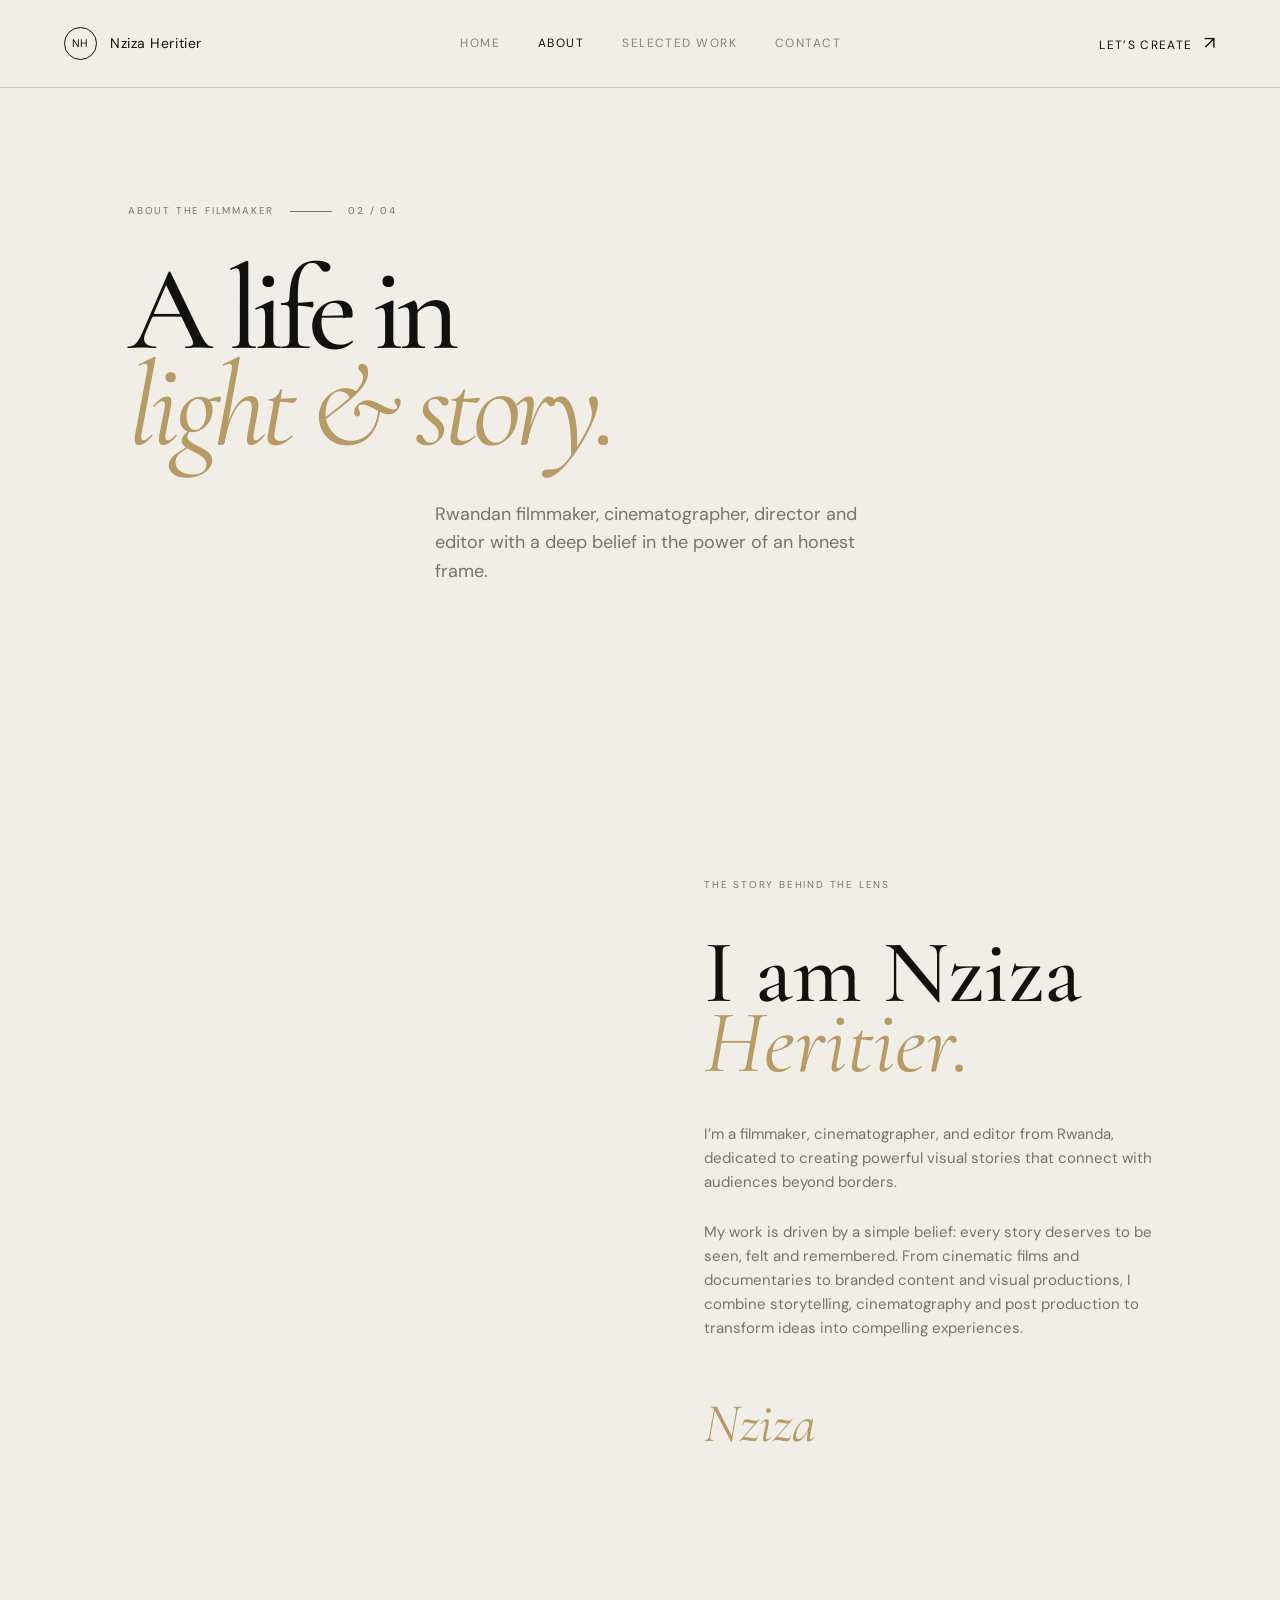
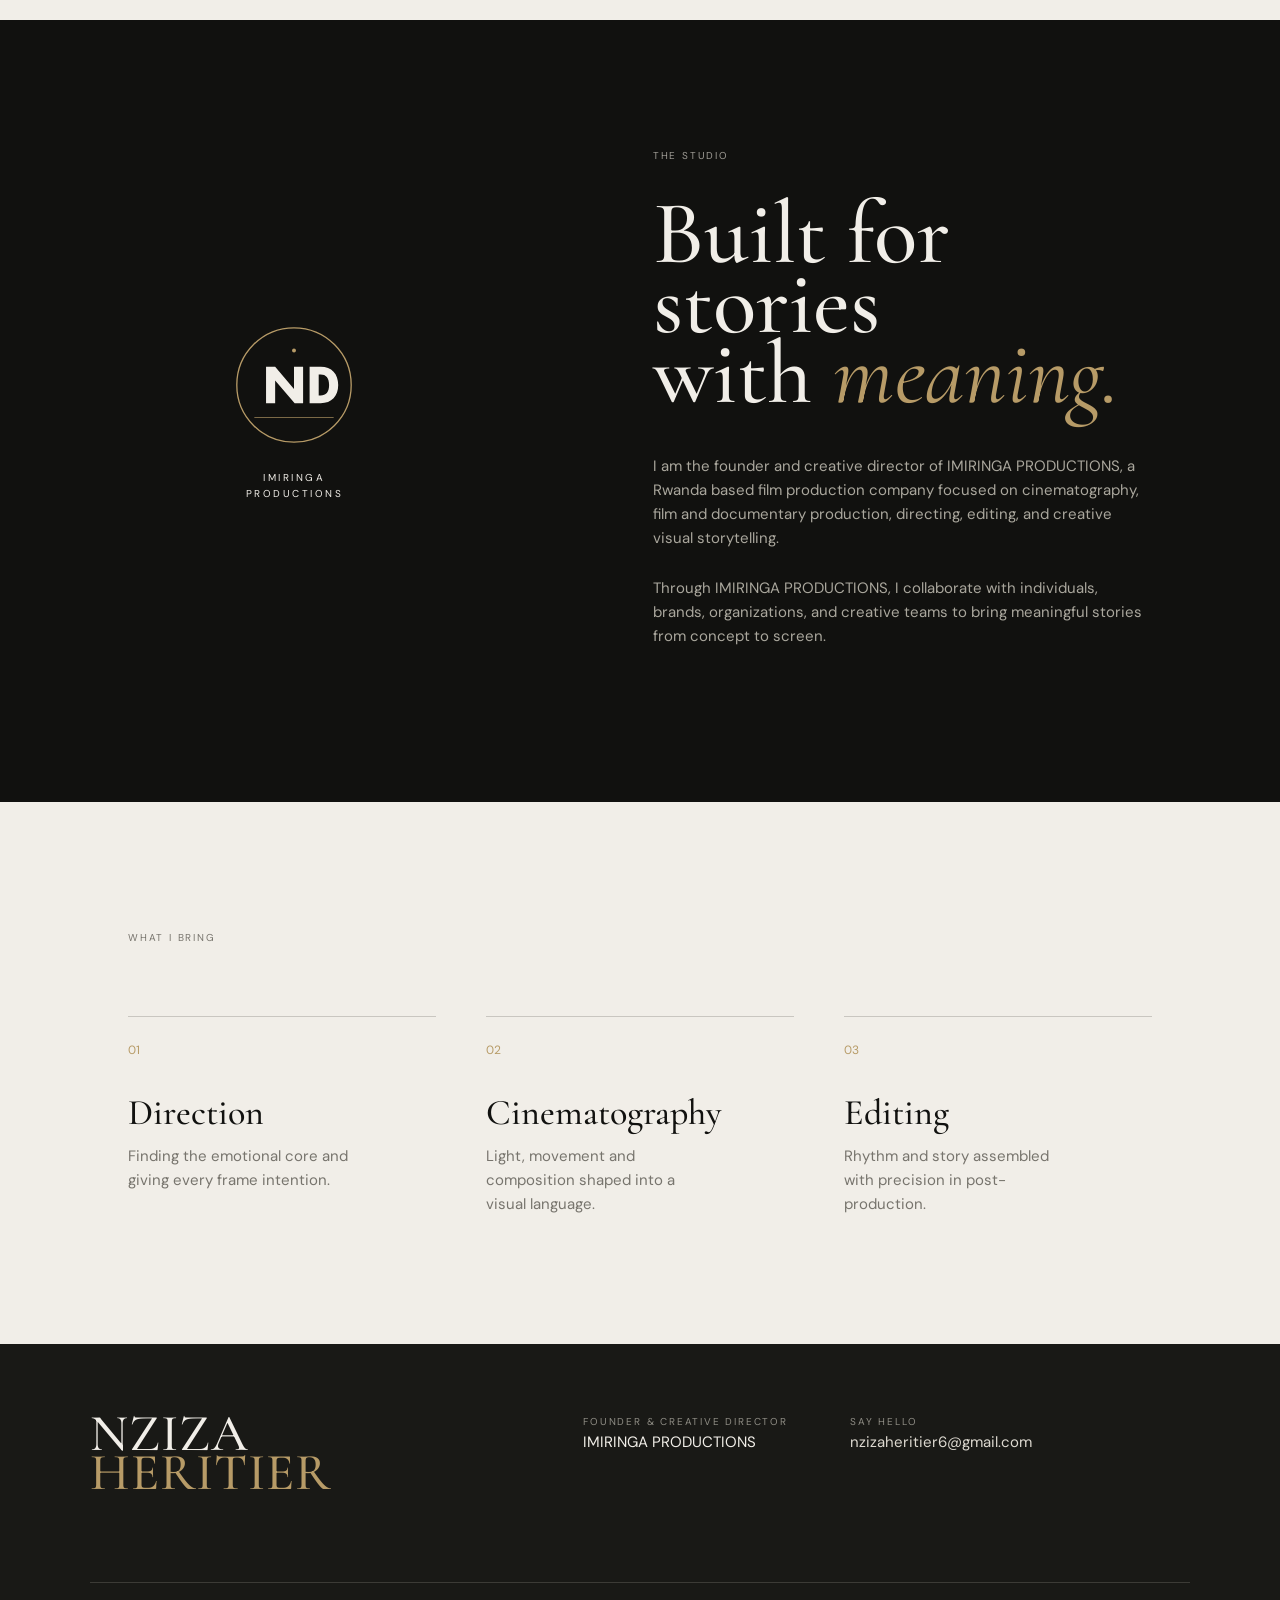
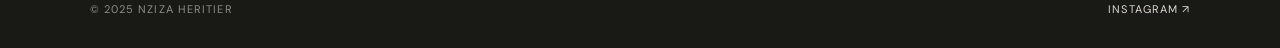
==== about.html @ 72ff12f5 "Create cinematic multi-page filmmaker portfolio website" ====
<!doctype html>
<html lang="en"><head><meta charset="UTF-8"><meta name="viewport" content="width=device-width, initial-scale=1.0"><meta name="description" content="About Nziza Heritier, Rwandan filmmaker and founder of Imiringa Productions."><title>About — Nziza Heritier</title><link rel="preconnect" href="https://fonts.googleapis.com"><link rel="preconnect" href="https://fonts.gstatic.com" crossorigin><link href="https://fonts.googleapis.com/css2?family=Cormorant+Garamond:wght@400;500;600;700&family=DM+Sans:wght@400;500;600;700&display=swap" rel="stylesheet"><link rel="stylesheet" href="styles.css"></head><body><header class="site-header"><a class="brand" href="index.html"><span>NH</span><em>Nziza Heritier</em></a><button class="menu-toggle" aria-label="Open navigation"><span></span><span></span></button><nav class="site-nav"><a href="index.html">Home</a><a class="active" href="about.html">About</a><a href="work.html">Selected work</a><a href="contact.html">Contact</a></nav><a class="header-cta" href="contact.html">Let’s create <span>↗</span></a></header><main><section class="page-hero section-pad"><p class="eyebrow reveal">About the filmmaker <span class="line"></span> 02 / 04</p><h1 class="reveal">A life in<br><i>light & story.</i></h1><p class="page-lede reveal">Rwandan filmmaker, cinematographer, director and editor with a deep belief in the power of an honest frame.</p></section><section class="bio section-pad"><div class="portrait portrait-photo reveal"></div><div class="bio-copy reveal delay-1"><p class="eyebrow">The story behind the lens</p><h2>I am Nziza<br><i>Heritier.</i></h2><p>I’m a filmmaker, cinematographer, and editor from Rwanda, dedicated to creating powerful visual stories that connect with audiences beyond borders.</p><p>My work is driven by a simple belief: every story deserves to be seen, felt and remembered. From cinematic films and documentaries to branded content and visual productions, I combine storytelling, cinematography and post production to transform ideas into compelling experiences.</p><div class="signature">Nziza</div></div></section><section class="studio dark-section section-pad"><div class="studio-mark"><img src="assets/imiringa-mark.svg" alt="Imiringa Productions logo"><p>IMIRINGA<br>PRODUCTIONS</p></div><div class="studio-copy"><p class="eyebrow">The studio</p><h2>Built for stories<br>with <i>meaning.</i></h2><p>I am the founder and creative director of IMIRINGA PRODUCTIONS, a Rwanda based film production company focused on cinematography, film and documentary production, directing, editing, and creative visual storytelling.</p><p>Through IMIRINGA PRODUCTIONS, I collaborate with individuals, brands, organizations, and creative teams to bring meaningful stories from concept to screen.</p></div></section><section class="services section-pad"><p class="eyebrow">What I bring</p><div class="service-list"><div><span>01</span><h3>Direction</h3><p>Finding the emotional core and giving every frame intention.</p></div><div><span>02</span><h3>Cinematography</h3><p>Light, movement and composition shaped into a visual language.</p></div><div><span>03</span><h3>Editing</h3><p>Rhythm and story assembled with precision in post-production.</p></div></div></section></main><footer class="site-footer"><div class="footer-brand">NZIZA<br><i>HERITIER</i></div><div><p class="eyebrow">Founder & Creative Director</p><p>IMIRINGA PRODUCTIONS</p></div><div><p class="eyebrow">Say hello</p><a href="mailto:nzizaheritier6@gmail.com">nzizaheritier6@gmail.com</a></div><div class="footer-bottom"><span>© 2025 Nziza Heritier</span><a href="https://www.instagram.com/heritier__nziza/" target="_blank" rel="noreferrer">Instagram ↗</a></div></footer><script src="script.js"></script></body></html>
---- styles.css ----
*{box-sizing:border-box;margin:0;padding:0} :root{--ink:#11110f;--paper:#f1eee8;--muted:#77746d;--gold:#b79b67;--line:rgba(17,17,15,.18)}html{scroll-behavior:smooth}body{background:var(--paper);color:var(--ink);font-family:'DM Sans',sans-serif;font-size:15px;line-height:1.6;overflow-x:hidden}a{color:inherit;text-decoration:none}button{font:inherit}.site-header{height:88px;padding:0 5vw;display:flex;align-items:center;justify-content:space-between;border-bottom:1px solid var(--line);position:relative;z-index:5;background:var(--paper)}.brand{display:flex;gap:13px;align-items:center;font-size:14px}.brand span{display:grid;place-items:center;width:33px;height:33px;border:1px solid var(--ink);border-radius:50%;font-size:11px;letter-spacing:.08em}.brand em{font-style:normal;letter-spacing:.04em}.site-nav{display:flex;gap:38px;font-size:12px;text-transform:uppercase;letter-spacing:.12em}.site-nav a{opacity:.48;transition:.3s}.site-nav a:hover,.site-nav a.active{opacity:1}.header-cta,.text-link{font-size:12px;text-transform:uppercase;letter-spacing:.11em}.header-cta span,.text-link span{font-size:18px;margin-left:7px}.menu-toggle{display:none;background:none;border:0}.hero{min-height:calc(100vh - 88px);padding:7vw 10vw 8vw 13vw;display:grid;grid-template-columns:1fr 1fr;gap:8vw;position:relative;align-items:center}.eyebrow{font-size:10px;text-transform:uppercase;letter-spacing:.18em;color:var(--muted);display:flex;align-items:center;gap:16px}.line{height:1px;width:42px;background:currentColor;display:inline-block}.hero h1,.page-hero h1{font-family:'Cormorant Garamond',serif;font-size:clamp(72px,9.4vw,150px);font-weight:500;line-height:.8;letter-spacing:-.055em;margin:43px 0}.hero h1 i,.page-hero h1 i,.statement h2 i,.manifesto h2 i,.bio h2 i,.studio h2 i{font-weight:400;color:var(--gold)}.hero-intro{max-width:340px;color:var(--muted);font-size:16px;margin-bottom:35px}.text-link{display:inline-flex;align-items:center;border-bottom:1px solid var(--ink);padding-bottom:8px}.hero-image-wrap{position:relative}.hero-image,.portrait-photo{background:url('https://images.unsplash.com/photo-1485846234645-a62644f84728?auto=format&fit=crop&w=1200&q=85') center/cover;min-height:570px;filter:grayscale(100%);transition:filter .6s}.hero-image:hover,.portrait-photo:hover{filter:grayscale(20%)}.image-caption{display:flex;justify-content:space-between;font-size:10px;text-transform:uppercase;letter-spacing:.12em;color:var(--muted);padding-top:13px}.vertical-note{position:absolute;left:4vw;bottom:11vw;writing-mode:vertical-rl;transform:rotate(180deg);font-size:9px;letter-spacing:.2em;color:var(--muted)}.vertical-note span{padding:13px 0}.section-pad{padding:10vw 10vw}.statement-grid{display:grid;grid-template-columns:1fr 1fr;gap:12vw;margin-top:65px}.statement h2,.manifesto h2{font:500 clamp(48px,6vw,88px)/.92 'Cormorant Garamond',serif;letter-spacing:-.04em}.statement-grid>div{max-width:330px;align-self:end}.statement-grid p,.bio-copy>p,.studio-copy>p{color:var(--muted);margin-bottom:26px}.dark-section{background:var(--ink);color:var(--paper)}.dark-section .eyebrow,.dark-section .muted{color:#9f9c95}.section-heading{display:flex;justify-content:space-between;align-items:end;margin-bottom:70px}.section-heading h2{font:500 clamp(60px,7vw,100px)/.8 'Cormorant Garamond',serif;margin-top:30px}.light-link{border-color:var(--paper)}.project-grid{display:grid;grid-template-columns:1.3fr 1fr 1fr;gap:22px;align-items:start}.project-card{display:block}.project-large{margin-top:80px}.project-photo{height:380px;background-size:cover;background-position:center;filter:grayscale(100%);transition:.6s}.project-card:hover .project-photo,.gallery-item:hover .gallery-photo{filter:grayscale(15%);transform:scale(1.015)}.photo-1{background-image:url('https://images.unsplash.com/photo-1533929736458-ca588d08c8be?auto=format&fit=crop&w=1400&q=85')}.photo-2{background-image:url('https://images.unsplash.com/photo-1492684223066-81342ee5ff30?auto=format&fit=crop&w=1000&q=85')}.photo-3{background-image:url('https://images.unsplash.com/photo-1500648767791-00dcc994a43e?auto=format&fit=crop&w=1000&q=85')}.project-large .project-photo{height:540px}.project-meta{padding:18px 0}.project-meta span,.gallery-info>span{font-size:10px;text-transform:uppercase;letter-spacing:.15em;color:#97938a}.project-meta h3{font:500 32px 'Cormorant Garamond',serif}.manifesto{min-height:620px;position:relative}.manifesto h2{margin-top:75px}.circle-link{position:absolute;right:15%;bottom:17%;width:145px;height:145px;border:1px solid var(--gold);border-radius:50%;display:grid;place-items:center;text-align:center;font-size:11px;text-transform:uppercase;letter-spacing:.08em;color:var(--gold);transition:.4s}.circle-link:hover{background:var(--gold);color:var(--ink);transform:rotate(10deg)}.circle-link span{font-size:18px}.site-footer{background:#191916;color:var(--paper);padding:70px 7vw 30px;display:grid;grid-template-columns:2fr 1fr 1.5fr;gap:40px;position:relative}.site-footer .eyebrow{color:#8f8d85}.site-footer a{color:#ddd9d0}.footer-brand{font:500 52px/.75 'Cormorant Garamond',serif;letter-spacing:.02em}.footer-brand i{color:var(--gold);font-style:normal}.footer-bottom{grid-column:1/-1;border-top:1px solid #3c3b36;margin-top:50px;padding-top:18px;display:flex;justify-content:space-between;font-size:11px;color:#8f8d85;text-transform:uppercase;letter-spacing:.1em}.page-hero{padding-top:9vw;padding-bottom:10vw}.page-hero h1{margin-bottom:45px}.page-lede{max-width:455px;margin-left:30%;font-size:18px;color:var(--muted)}.bio{display:grid;grid-template-columns:1fr 1fr;gap:10vw;align-items:center}.portrait-photo{min-height:650px;background-image:url('https://avatars.githubusercontent.com/u/196375174?v=4')}.bio h2,.studio h2{font:500 clamp(60px,7vw,105px)/.78 'Cormorant Garamond',serif;margin:45px 0}.signature{font:italic 55px 'Cormorant Garamond',serif;color:var(--gold);margin-top:50px}.studio{display:grid;grid-template-columns:1fr 1.5fr;gap:15vw;align-items:center}.studio-mark{display:flex;flex-direction:column;align-items:center;gap:20px;letter-spacing:.25em;text-align:center;font-size:10px}.studio-mark img{width:130px;height:130px}.studio h2{margin-top:35px}.studio-copy>p{max-width:500px;color:#aaa79d}.service-list{display:grid;grid-template-columns:repeat(3,1fr);gap:50px;margin-top:70px}.service-list div{border-top:1px solid var(--line);padding-top:20px}.service-list span{color:var(--gold);font-size:12px}.service-list h3{font:500 36px 'Cormorant Garamond',serif;margin:30px 0 10px}.service-list p{color:var(--muted);max-width:220px}.work-title{padding-bottom:7vw}.work-gallery{padding-top:2vw}.gallery-item{display:grid;grid-template-columns:1.35fr 1fr;gap:10vw;align-items:center;margin-bottom:15vw}.gallery-item.reverse{grid-template-columns:1fr 1.35fr}.gallery-item.reverse .gallery-photo{order:2}.gallery-photo{height:580px;background-size:cover;background-position:center;filter:grayscale(100%);transition:.6s}.gallery-info h2{font:500 clamp(50px,6vw,90px)/.85 'Cormorant Garamond',serif;margin:28px 0}.gallery-info p{max-width:300px;color:var(--muted)}.contact-hero{padding-bottom:11vw}.contact-hero h1{margin-bottom:55px}.contact-details{display:grid;grid-template-columns:1.5fr 1.5fr 1fr;gap:7vw}.contact-block{border-top:1px solid #44433e;padding-top:25px}.big-link{display:block;font:400 clamp(21px,2.2vw,32px) 'Cormorant Garamond',serif;margin:25px 0}.big-link:hover,.social-link:hover{color:var(--gold)}.social-link{display:flex;justify-content:space-between;align-items:center;border-bottom:1px solid #44433e;padding:18px 0;font:25px 'Cormorant Garamond',serif}.instagram-icon{font:30px sans-serif}.reveal{opacity:0;transform:translateY(24px);animation:rise .9s forwards}.delay-1{animation-delay:.15s}.delay-2{animation-delay:.3s}@keyframes rise{to{opacity:1;transform:none}}@media(max-width:800px){.site-header{height:72px}.site-nav{display:none;position:absolute;top:72px;left:0;right:0;background:var(--paper);flex-direction:column;padding:30px 7vw;gap:20px;border-bottom:1px solid var(--line)}.site-nav.open{display:flex}.header-cta{display:none}.menu-toggle{display:flex;flex-direction:column;gap:6px}.menu-toggle span{width:24px;height:1px;background:var(--ink)}.hero{display:block;padding:18vw 7vw 20vw;min-height:auto}.hero h1{font-size:80px;margin:38px 0}.hero-image-wrap{margin-top:65px}.hero-image{min-height:450px}.vertical-note{display:none}.section-pad{padding:20vw 7vw}.statement-grid,.bio,.studio,.contact-details{grid-template-columns:1fr;gap:55px}.statement-grid{margin-top:40px}.project-grid{grid-template-columns:1fr;gap:40px}.project-large{margin-top:0}.project-photo,.project-large .project-photo{height:420px}.section-heading{display:block;margin-bottom:45px}.section-heading .text-link{margin-top:30px}.manifesto{min-height:550px}.circle-link{right:10%;bottom:12%}.site-footer{grid-template-columns:1fr;gap:28px;padding:55px 7vw 25px}.footer-bottom{grid-column:auto;margin-top:25px;flex-direction:column;gap:12px}.page-hero{padding-top:20vw}.page-hero h1{font-size:80px}.page-lede{margin-left:0}.portrait-photo{min-height:470px}.bio h2,.studio h2{margin:20px 0 35px}.service-list{grid-template-columns:1fr;gap:25px;margin-top:45px}.gallery-item,.gallery-item.reverse{grid-template-columns:1fr;gap:35px;margin-bottom:25vw}.gallery-item.reverse .gallery-photo{order:0}.gallery-photo{height:400px}.gallery-info h2{font-size:62px}.contact-hero h1{font-size:72px}}
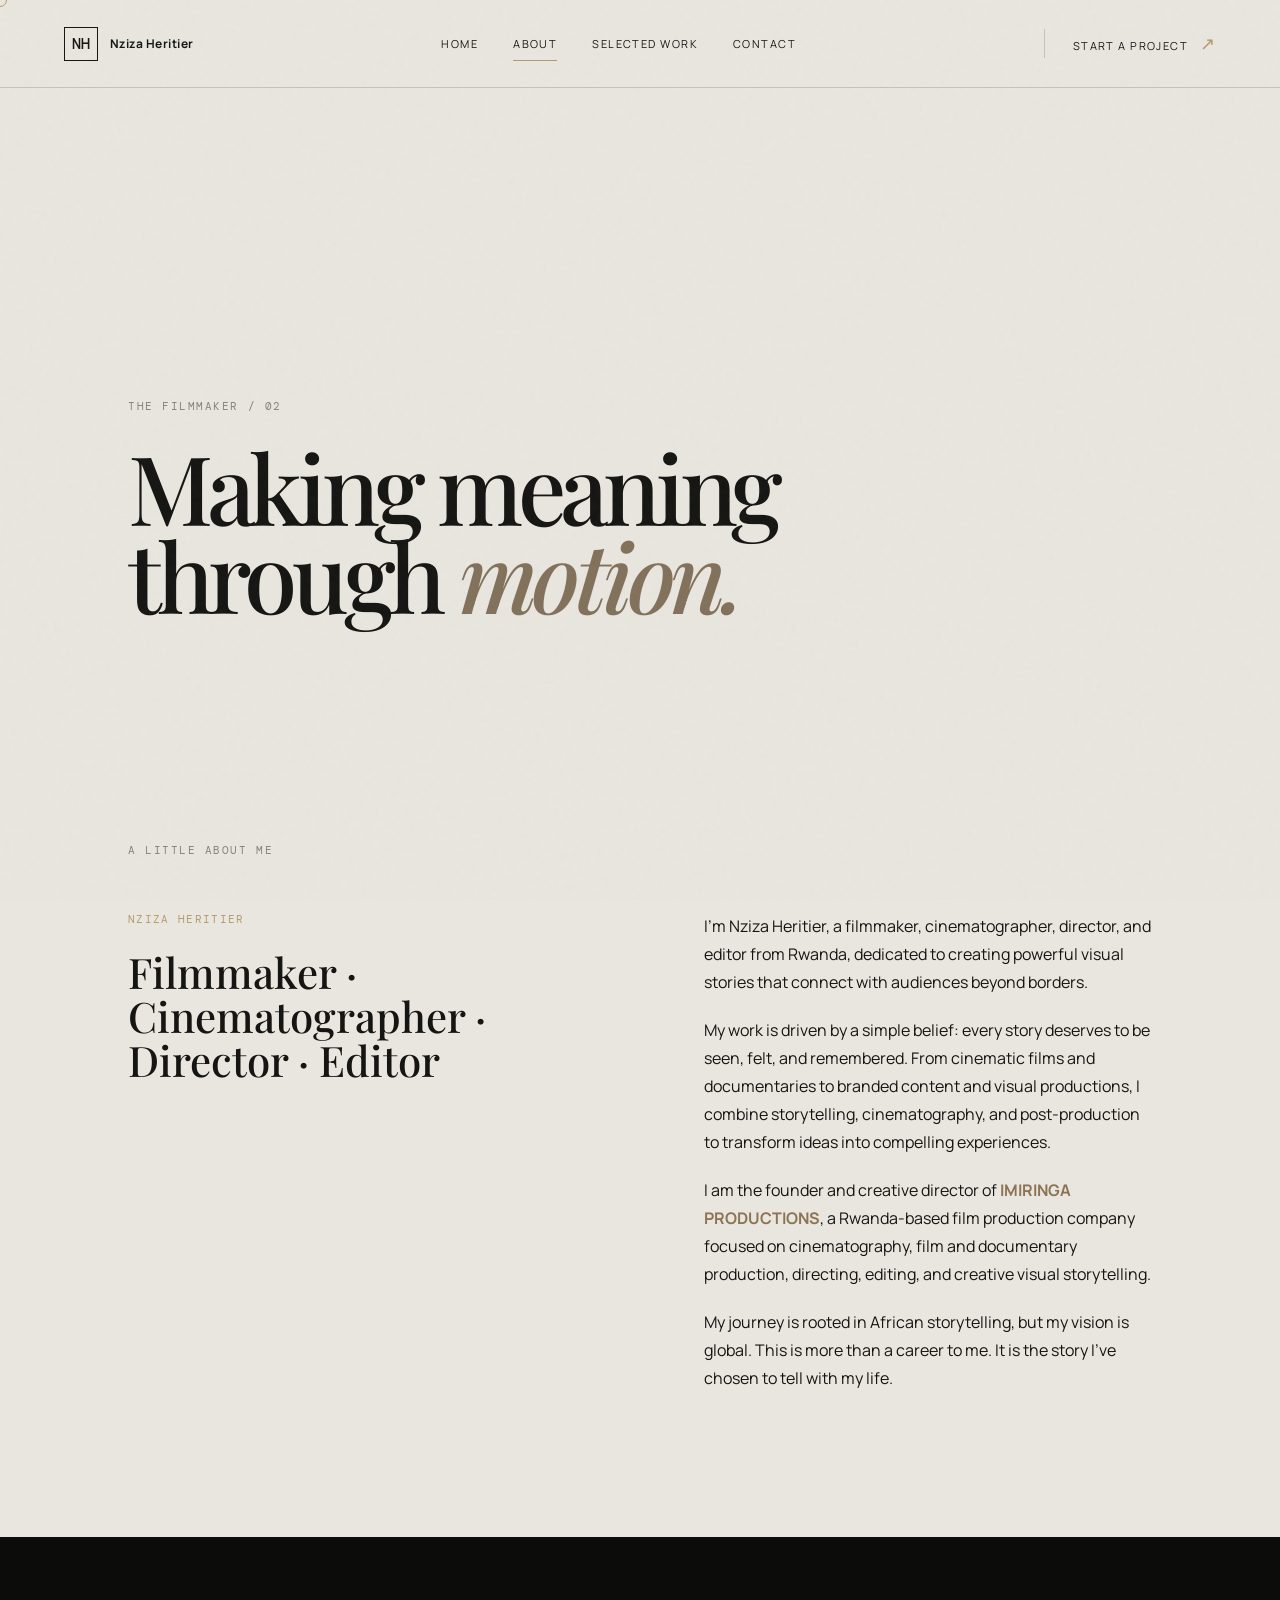
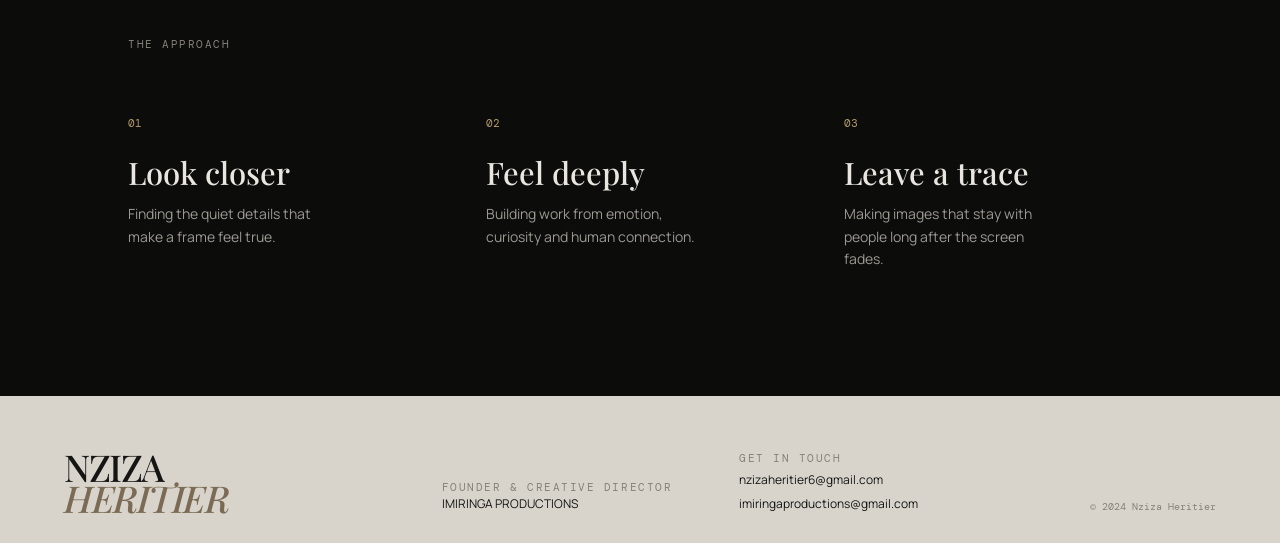
==== commit 398c605e: "Create cinematic luxury portfolio website for Nziza Heritier and Imiringa Productions." ====
--- a/about.html
+++ b/about.html
@@ -1,2 +1,4 @@
 <!doctype html>
-<html lang="en"><head><meta charset="UTF-8"><meta name="viewport" content="width=device-width, initial-scale=1.0"><meta name="description" content="About Nziza Heritier, Rwandan filmmaker and founder of Imiringa Productions."><title>About — Nziza Heritier</title><link rel="preconnect" href="https://fonts.googleapis.com"><link rel="preconnect" href="https://fonts.gstatic.com" crossorigin><link href="https://fonts.googleapis.com/css2?family=Cormorant+Garamond:wght@400;500;600;700&family=DM+Sans:wght@400;500;600;700&display=swap" rel="stylesheet"><link rel="stylesheet" href="styles.css"></head><body><header class="site-header"><a class="brand" href="index.html"><span>NH</span><em>Nziza Heritier</em></a><button class="menu-toggle" aria-label="Open navigation"><span></span><span></span></button><nav class="site-nav"><a href="index.html">Home</a><a class="active" href="about.html">About</a><a href="work.html">Selected work</a><a href="contact.html">Contact</a></nav><a class="header-cta" href="contact.html">Let’s create <span>↗</span></a></header><main><section class="page-hero section-pad"><p class="eyebrow reveal">About the filmmaker <span class="line"></span> 02 / 04</p><h1 class="reveal">A life in<br><i>light & story.</i></h1><p class="page-lede reveal">Rwandan filmmaker, cinematographer, director and editor with a deep belief in the power of an honest frame.</p></section><section class="bio section-pad"><div class="portrait portrait-photo reveal"></div><div class="bio-copy reveal delay-1"><p class="eyebrow">The story behind the lens</p><h2>I am Nziza<br><i>Heritier.</i></h2><p>I’m a filmmaker, cinematographer, and editor from Rwanda, dedicated to creating powerful visual stories that connect with audiences beyond borders.</p><p>My work is driven by a simple belief: every story deserves to be seen, felt and remembered. From cinematic films and documentaries to branded content and visual productions, I combine storytelling, cinematography and post production to transform ideas into compelling experiences.</p><div class="signature">Nziza</div></div></section><section class="studio dark-section section-pad"><div class="studio-mark"><img src="assets/imiringa-mark.svg" alt="Imiringa Productions logo"><p>IMIRINGA<br>PRODUCTIONS</p></div><div class="studio-copy"><p class="eyebrow">The studio</p><h2>Built for stories<br>with <i>meaning.</i></h2><p>I am the founder and creative director of IMIRINGA PRODUCTIONS, a Rwanda based film production company focused on cinematography, film and documentary production, directing, editing, and creative visual storytelling.</p><p>Through IMIRINGA PRODUCTIONS, I collaborate with individuals, brands, organizations, and creative teams to bring meaningful stories from concept to screen.</p></div></section><section class="services section-pad"><p class="eyebrow">What I bring</p><div class="service-list"><div><span>01</span><h3>Direction</h3><p>Finding the emotional core and giving every frame intention.</p></div><div><span>02</span><h3>Cinematography</h3><p>Light, movement and composition shaped into a visual language.</p></div><div><span>03</span><h3>Editing</h3><p>Rhythm and story assembled with precision in post-production.</p></div></div></section></main><footer class="site-footer"><div class="footer-brand">NZIZA<br><i>HERITIER</i></div><div><p class="eyebrow">Founder & Creative Director</p><p>IMIRINGA PRODUCTIONS</p></div><div><p class="eyebrow">Say hello</p><a href="mailto:nzizaheritier6@gmail.com">nzizaheritier6@gmail.com</a></div><div class="footer-bottom"><span>© 2025 Nziza Heritier</span><a href="https://www.instagram.com/heritier__nziza/" target="_blank" rel="noreferrer">Instagram ↗</a></div></footer><script src="script.js"></script></body></html>
+<html lang="en"><head><meta charset="UTF-8"><meta name="viewport" content="width=device-width, initial-scale=1.0"><meta name="description" content="About Nziza Heritier, Rwandan filmmaker and founder of Imiringa Productions."><title>About — Nziza Heritier</title><link rel="preconnect" href="https://fonts.googleapis.com"><link rel="preconnect" href="https://fonts.gstatic.com" crossorigin><link href="https://fonts.googleapis.com/css2?family=DM+Mono:wght@400;500&family=Manrope:wght@400;500;600;700&family=Playfair+Display:ital,wght@0,500;0,600;1,500;1,600&display=swap" rel="stylesheet"><link rel="stylesheet" href="styles.css"></head>
+<body><div class="noise"></div><div class="cursor"></div><header class="site-header"><a class="logo" href="index.html"><span>NH</span><b>Nziza Heritier</b></a><button class="menu-toggle" aria-label="Toggle navigation"><i></i><i></i></button><nav class="site-nav"><a href="index.html">Home</a><a class="active" href="about.html">About</a><a href="work.html">Selected work</a><a href="contact.html">Contact</a></nav><a class="nav-cta" href="contact.html">Start a project <span>↗</span></a></header>
+<main><section class="page-hero about-hero"><div class="page-title reveal"><p class="kicker">The filmmaker / 02</p><h1>Making meaning<br>through <em>motion.</em></h1></div><div class="about-photo reveal delay-1"></div></section><section class="about-copy section-pad"><p class="kicker">A little about me</p><div class="about-layout"><div class="about-lead reveal"><p>NZIZA HERITIER</p><h2>Filmmaker · Cinematographer · Director · Editor</h2></div><div class="about-text reveal delay-1"><p>I’m Nziza Heritier, a filmmaker, cinematographer, director, and editor from Rwanda, dedicated to creating powerful visual stories that connect with audiences beyond borders.</p><p>My work is driven by a simple belief: every story deserves to be seen, felt, and remembered. From cinematic films and documentaries to branded content and visual productions, I combine storytelling, cinematography, and post-production to transform ideas into compelling experiences.</p><p>I am the founder and creative director of <strong>IMIRINGA PRODUCTIONS</strong>, a Rwanda-based film production company focused on cinematography, film and documentary production, directing, editing, and creative visual storytelling.</p><p>My journey is rooted in African storytelling, but my vision is global. This is more than a career to me. It is the story I’ve chosen to tell with my life.</p></div></div></section><section class="dark-section values section-pad"><p class="kicker">The approach</p><div class="value-list"><div><span>01</span><h3>Look closer</h3><p>Finding the quiet details that make a frame feel true.</p></div><div><span>02</span><h3>Feel deeply</h3><p>Building work from emotion, curiosity and human connection.</p></div><div><span>03</span><h3>Leave a trace</h3><p>Making images that stay with people long after the screen fades.</p></div></div></section></main><footer class="footer"><div class="footer-name">NZIZA<br><em>HERITIER</em></div><div><p class="kicker">Founder & Creative Director</p><p>IMIRINGA PRODUCTIONS</p></div><div><p class="kicker">Get in touch</p><a href="mailto:nzizaheritier6@gmail.com">nzizaheritier6@gmail.com</a><a href="mailto:imiringaproductions@gmail.com">imiringaproductions@gmail.com</a></div><small>© 2024 Nziza Heritier</small></footer><script src="script.js"></script></body></html>
--- a/styles.css
+++ b/styles.css
@@ -1 +1 @@
-*{box-sizing:border-box;margin:0;padding:0} :root{--ink:#11110f;--paper:#f1eee8;--muted:#77746d;--gold:#b79b67;--line:rgba(17,17,15,.18)}html{scroll-behavior:smooth}body{background:var(--paper);color:var(--ink);font-family:'DM Sans',sans-serif;font-size:15px;line-height:1.6;overflow-x:hidden}a{color:inherit;text-decoration:none}button{font:inherit}.site-header{height:88px;padding:0 5vw;display:flex;align-items:center;justify-content:space-between;border-bottom:1px solid var(--line);position:relative;z-index:5;background:var(--paper)}.brand{display:flex;gap:13px;align-items:center;font-size:14px}.brand span{display:grid;place-items:center;width:33px;height:33px;border:1px solid var(--ink);border-radius:50%;font-size:11px;letter-spacing:.08em}.brand em{font-style:normal;letter-spacing:.04em}.site-nav{display:flex;gap:38px;font-size:12px;text-transform:uppercase;letter-spacing:.12em}.site-nav a{opacity:.48;transition:.3s}.site-nav a:hover,.site-nav a.active{opacity:1}.header-cta,.text-link{font-size:12px;text-transform:uppercase;letter-spacing:.11em}.header-cta span,.text-link span{font-size:18px;margin-left:7px}.menu-toggle{display:none;background:none;border:0}.hero{min-height:calc(100vh - 88px);padding:7vw 10vw 8vw 13vw;display:grid;grid-template-columns:1fr 1fr;gap:8vw;position:relative;align-items:center}.eyebrow{font-size:10px;text-transform:uppercase;letter-spacing:.18em;color:var(--muted);display:flex;align-items:center;gap:16px}.line{height:1px;width:42px;background:currentColor;display:inline-block}.hero h1,.page-hero h1{font-family:'Cormorant Garamond',serif;font-size:clamp(72px,9.4vw,150px);font-weight:500;line-height:.8;letter-spacing:-.055em;margin:43px 0}.hero h1 i,.page-hero h1 i,.statement h2 i,.manifesto h2 i,.bio h2 i,.studio h2 i{font-weight:400;color:var(--gold)}.hero-intro{max-width:340px;color:var(--muted);font-size:16px;margin-bottom:35px}.text-link{display:inline-flex;align-items:center;border-bottom:1px solid var(--ink);padding-bottom:8px}.hero-image-wrap{position:relative}.hero-image,.portrait-photo{background:url('https://images.unsplash.com/photo-1485846234645-a62644f84728?auto=format&fit=crop&w=1200&q=85') center/cover;min-height:570px;filter:grayscale(100%);transition:filter .6s}.hero-image:hover,.portrait-photo:hover{filter:grayscale(20%)}.image-caption{display:flex;justify-content:space-between;font-size:10px;text-transform:uppercase;letter-spacing:.12em;color:var(--muted);padding-top:13px}.vertical-note{position:absolute;left:4vw;bottom:11vw;writing-mode:vertical-rl;transform:rotate(180deg);font-size:9px;letter-spacing:.2em;color:var(--muted)}.vertical-note span{padding:13px 0}.section-pad{padding:10vw 10vw}.statement-grid{display:grid;grid-template-columns:1fr 1fr;gap:12vw;margin-top:65px}.statement h2,.manifesto h2{font:500 clamp(48px,6vw,88px)/.92 'Cormorant Garamond',serif;letter-spacing:-.04em}.statement-grid>div{max-width:330px;align-self:end}.statement-grid p,.bio-copy>p,.studio-copy>p{color:var(--muted);margin-bottom:26px}.dark-section{background:var(--ink);color:var(--paper)}.dark-section .eyebrow,.dark-section .muted{color:#9f9c95}.section-heading{display:flex;justify-content:space-between;align-items:end;margin-bottom:70px}.section-heading h2{font:500 clamp(60px,7vw,100px)/.8 'Cormorant Garamond',serif;margin-top:30px}.light-link{border-color:var(--paper)}.project-grid{display:grid;grid-template-columns:1.3fr 1fr 1fr;gap:22px;align-items:start}.project-card{display:block}.project-large{margin-top:80px}.project-photo{height:380px;background-size:cover;background-position:center;filter:grayscale(100%);transition:.6s}.project-card:hover .project-photo,.gallery-item:hover .gallery-photo{filter:grayscale(15%);transform:scale(1.015)}.photo-1{background-image:url('https://images.unsplash.com/photo-1533929736458-ca588d08c8be?auto=format&fit=crop&w=1400&q=85')}.photo-2{background-image:url('https://images.unsplash.com/photo-1492684223066-81342ee5ff30?auto=format&fit=crop&w=1000&q=85')}.photo-3{background-image:url('https://images.unsplash.com/photo-1500648767791-00dcc994a43e?auto=format&fit=crop&w=1000&q=85')}.project-large .project-photo{height:540px}.project-meta{padding:18px 0}.project-meta span,.gallery-info>span{font-size:10px;text-transform:uppercase;letter-spacing:.15em;color:#97938a}.project-meta h3{font:500 32px 'Cormorant Garamond',serif}.manifesto{min-height:620px;position:relative}.manifesto h2{margin-top:75px}.circle-link{position:absolute;right:15%;bottom:17%;width:145px;height:145px;border:1px solid var(--gold);border-radius:50%;display:grid;place-items:center;text-align:center;font-size:11px;text-transform:uppercase;letter-spacing:.08em;color:var(--gold);transition:.4s}.circle-link:hover{background:var(--gold);color:var(--ink);transform:rotate(10deg)}.circle-link span{font-size:18px}.site-footer{background:#191916;color:var(--paper);padding:70px 7vw 30px;display:grid;grid-template-columns:2fr 1fr 1.5fr;gap:40px;position:relative}.site-footer .eyebrow{color:#8f8d85}.site-footer a{color:#ddd9d0}.footer-brand{font:500 52px/.75 'Cormorant Garamond',serif;letter-spacing:.02em}.footer-brand i{color:var(--gold);font-style:normal}.footer-bottom{grid-column:1/-1;border-top:1px solid #3c3b36;margin-top:50px;padding-top:18px;display:flex;justify-content:space-between;font-size:11px;color:#8f8d85;text-transform:uppercase;letter-spacing:.1em}.page-hero{padding-top:9vw;padding-bottom:10vw}.page-hero h1{margin-bottom:45px}.page-lede{max-width:455px;margin-left:30%;font-size:18px;color:var(--muted)}.bio{display:grid;grid-template-columns:1fr 1fr;gap:10vw;align-items:center}.portrait-photo{min-height:650px;background-image:url('https://avatars.githubusercontent.com/u/196375174?v=4')}.bio h2,.studio h2{font:500 clamp(60px,7vw,105px)/.78 'Cormorant Garamond',serif;margin:45px 0}.signature{font:italic 55px 'Cormorant Garamond',serif;color:var(--gold);margin-top:50px}.studio{display:grid;grid-template-columns:1fr 1.5fr;gap:15vw;align-items:center}.studio-mark{display:flex;flex-direction:column;align-items:center;gap:20px;letter-spacing:.25em;text-align:center;font-size:10px}.studio-mark img{width:130px;height:130px}.studio h2{margin-top:35px}.studio-copy>p{max-width:500px;color:#aaa79d}.service-list{display:grid;grid-template-columns:repeat(3,1fr);gap:50px;margin-top:70px}.service-list div{border-top:1px solid var(--line);padding-top:20px}.service-list span{color:var(--gold);font-size:12px}.service-list h3{font:500 36px 'Cormorant Garamond',serif;margin:30px 0 10px}.service-list p{color:var(--muted);max-width:220px}.work-title{padding-bottom:7vw}.work-gallery{padding-top:2vw}.gallery-item{display:grid;grid-template-columns:1.35fr 1fr;gap:10vw;align-items:center;margin-bottom:15vw}.gallery-item.reverse{grid-template-columns:1fr 1.35fr}.gallery-item.reverse .gallery-photo{order:2}.gallery-photo{height:580px;background-size:cover;background-position:center;filter:grayscale(100%);transition:.6s}.gallery-info h2{font:500 clamp(50px,6vw,90px)/.85 'Cormorant Garamond',serif;margin:28px 0}.gallery-info p{max-width:300px;color:var(--muted)}.contact-hero{padding-bottom:11vw}.contact-hero h1{margin-bottom:55px}.contact-details{display:grid;grid-template-columns:1.5fr 1.5fr 1fr;gap:7vw}.contact-block{border-top:1px solid #44433e;padding-top:25px}.big-link{display:block;font:400 clamp(21px,2.2vw,32px) 'Cormorant Garamond',serif;margin:25px 0}.big-link:hover,.social-link:hover{color:var(--gold)}.social-link{display:flex;justify-content:space-between;align-items:center;border-bottom:1px solid #44433e;padding:18px 0;font:25px 'Cormorant Garamond',serif}.instagram-icon{font:30px sans-serif}.reveal{opacity:0;transform:translateY(24px);animation:rise .9s forwards}.delay-1{animation-delay:.15s}.delay-2{animation-delay:.3s}@keyframes rise{to{opacity:1;transform:none}}@media(max-width:800px){.site-header{height:72px}.site-nav{display:none;position:absolute;top:72px;left:0;right:0;background:var(--paper);flex-direction:column;padding:30px 7vw;gap:20px;border-bottom:1px solid var(--line)}.site-nav.open{display:flex}.header-cta{display:none}.menu-toggle{display:flex;flex-direction:column;gap:6px}.menu-toggle span{width:24px;height:1px;background:var(--ink)}.hero{display:block;padding:18vw 7vw 20vw;min-height:auto}.hero h1{font-size:80px;margin:38px 0}.hero-image-wrap{margin-top:65px}.hero-image{min-height:450px}.vertical-note{display:none}.section-pad{padding:20vw 7vw}.statement-grid,.bio,.studio,.contact-details{grid-template-columns:1fr;gap:55px}.statement-grid{margin-top:40px}.project-grid{grid-template-columns:1fr;gap:40px}.project-large{margin-top:0}.project-photo,.project-large .project-photo{height:420px}.section-heading{display:block;margin-bottom:45px}.section-heading .text-link{margin-top:30px}.manifesto{min-height:550px}.circle-link{right:10%;bottom:12%}.site-footer{grid-template-columns:1fr;gap:28px;padding:55px 7vw 25px}.footer-bottom{grid-column:auto;margin-top:25px;flex-direction:column;gap:12px}.page-hero{padding-top:20vw}.page-hero h1{font-size:80px}.page-lede{margin-left:0}.portrait-photo{min-height:470px}.bio h2,.studio h2{margin:20px 0 35px}.service-list{grid-template-columns:1fr;gap:25px;margin-top:45px}.gallery-item,.gallery-item.reverse{grid-template-columns:1fr;gap:35px;margin-bottom:25vw}.gallery-item.reverse .gallery-photo{order:0}.gallery-photo{height:400px}.gallery-info h2{font-size:62px}.contact-hero h1{font-size:72px}}
+*{box-sizing:border-box;margin:0;padding:0}:root{--black:#0c0c0b;--paper:#e9e6df;--ink:#151513;--muted:#85827a;--gold:#b59b6a;--line:rgba(21,21,19,.17)}html{scroll-behavior:smooth}body{background:var(--paper);color:var(--ink);font-family:Manrope,Arial,sans-serif;font-size:14px;line-height:1.6;overflow-x:hidden}.noise{position:fixed;inset:0;pointer-events:none;opacity:.04;z-index:20;background-image:url("data:image/svg+xml,%3Csvg viewBox='0 0 180 180' xmlns='http://www.w3.org/2000/svg'%3E%3Cfilter id='n'%3E%3CfeTurbulence type='fractalNoise' baseFrequency='.8' numOctaves='4' stitchTiles='stitch'/%3E%3C/filter%3E%3Crect width='100%25' height='100%25' filter='url(%23n)' opacity='.8'/%3E%3C/svg%3E")}.cursor{position:fixed;width:14px;height:14px;border:1px solid var(--gold);border-radius:50%;pointer-events:none;z-index:30;transform:translate(-50%,-50%);transition:transform .15s ease,background .2s}.site-header{height:88px;padding:0 5vw;display:flex;align-items:center;justify-content:space-between;border-bottom:1px solid var(--line);position:relative;z-index:10}.logo{display:flex;align-items:center;gap:12px;text-decoration:none;color:var(--ink)}.logo span{font:500 15px 'DM Mono';border:1px solid var(--ink);width:34px;height:34px;display:grid;place-items:center}.logo b{font-size:12px;letter-spacing:.04em}.site-nav{display:flex;gap:35px}.site-nav a,.nav-cta{color:var(--ink);text-decoration:none;font-size:11px;text-transform:uppercase;letter-spacing:.13em;position:relative}.site-nav a:after{content:'';position:absolute;bottom:-9px;left:0;width:0;height:1px;background:var(--gold);transition:.3s}.site-nav a:hover:after,.site-nav a.active:after{width:100%}.nav-cta{border-left:1px solid var(--line);padding-left:28px}.nav-cta span,.text-link span{color:var(--gold);font-size:18px;margin-left:8px}.menu-toggle{display:none;background:none;border:0}.kicker{font:11px 'DM Mono';text-transform:uppercase;letter-spacing:.14em;color:var(--muted)}.kicker span{display:inline-block;width:38px;height:1px;background:var(--gold);vertical-align:middle;margin:0 12px}.hero{min-height:calc(100vh - 88px);position:relative;padding:9vh 10vw 11vh;display:flex;align-items:center;gap:7vw}.hero-content{width:43%;position:relative;z-index:1}.hero h1,.page-title h1,.contact-hero h1{font:500 clamp(54px,7.5vw,108px)/.91 'Playfair Display';letter-spacing:-.055em;margin:33px 0}.hero h1 em,.page-title h1 em,.contact-hero h1 em,h2 em{font-style:italic;color:#82715b}.hero-desc{max-width:330px;color:#57554f;margin:0 0 30px}.text-link{display:inline-block;color:var(--ink);font:11px 'DM Mono';text-transform:uppercase;letter-spacing:.1em;text-decoration:none;border-bottom:1px solid var(--ink);padding-bottom:8px}.hero-visual{height:min(66vh,680px);width:49%;position:relative}.hero-image,.about-photo{height:100%;background:linear-gradient(20deg,rgba(9,17,17,.5),transparent),url('https://images.unsplash.com/photo-1485846234645-a62644f84728?auto=format&fit=crop&w=1400&q=85') center/cover;filter:saturate(.65)}.hero-image:after{content:'';position:absolute;inset:0;background:linear-gradient(120deg,transparent 30%,rgba(200,160,80,.18))}.image-meta{display:flex;justify-content:space-between;position:absolute;bottom:-28px;left:0;right:0;font:10px 'DM Mono';color:var(--muted);text-transform:uppercase}.scroll-cue{position:absolute;bottom:5vh;left:5vw;display:flex;align-items:center;gap:15px;font:10px 'DM Mono';text-transform:uppercase;color:var(--muted);transform:rotate(-90deg);transform-origin:left}.scroll-cue i{display:block;width:45px;height:1px;background:var(--gold)}.section-pad{padding:125px 10vw}.intro-grid{display:grid;grid-template-columns:1.2fr .8fr;gap:9vw;margin-top:58px}.intro h2,.closing h2,.contact-note h2{font:500 clamp(38px,5vw,72px)/1 'Playfair Display';letter-spacing:-.04em}.large-copy{font:18px/1.6 'Playfair Display';max-width:420px;margin-bottom:35px}.dark-section{background:var(--black);color:var(--paper)}.selected{padding-top:110px}.section-top{display:flex;justify-content:space-between;align-items:end;margin-bottom:65px}.section-top h2{font:500 clamp(45px,6vw,76px)/.95 'Playfair Display';margin-top:24px}.light{color:var(--paper);border-color:#777}.project-grid{display:grid;grid-template-columns:1.15fr .85fr;gap:55px}.project-card{text-decoration:none;color:inherit}.project-card:nth-child(3){grid-column:1/2;margin-top:10px}.project-image{height:460px;background-position:center;background-size:cover;filter:grayscale(.3);transition:transform .7s,filter .7s}.project-card:hover .project-image{transform:scale(.97);filter:grayscale(0)}.project-b .project-image{height:340px;background-image:url('https://images.unsplash.com/photo-1500534623283-312aade485b7?auto=format&fit=crop&w=1000&q=85')}.project-a .project-image{background-image:url('https://images.unsplash.com/photo-1516035069371-29a1b244cc32?auto=format&fit=crop&w=1200&q=85')}.project-c .project-image{height:350px;background-image:url('https://images.unsplash.com/photo-1488426862026-3ee34a7d66df?auto=format&fit=crop&w=1000&q=85')}.project-info{padding-top:18px}.project-info span,.project-info small,.work-details span,.work-details small{font:10px 'DM Mono';text-transform:uppercase;letter-spacing:.1em;color:var(--muted)}.dark-section .project-info span,.dark-section .project-info small{color:#aaa}.project-info h3{font:500 31px 'Playfair Display';margin:7px 0}.closing{min-height:650px;position:relative}.closing h2{margin-top:45px}.round-link{position:absolute;right:15%;bottom:20%;width:180px;height:180px;border:1px solid var(--gold);border-radius:50%;display:grid;place-items:center;text-align:center;text-decoration:none;color:var(--ink);font:13px 'Playfair Display';line-height:1.2;transition:.4s}.round-link:hover{background:var(--gold);transform:rotate(10deg)}.round-link em{display:block}.round-link b{font:22px Manrope;display:block;color:var(--gold)}.footer{background:#d8d4cb;padding:55px 5vw 30px;display:grid;grid-template-columns:1.3fr 1fr 1.2fr auto;gap:30px;align-items:end}.footer-name{font:500 37px/.82 'Playfair Display';letter-spacing:-.04em}.footer-name em{font-style:italic;color:#7c6b54}.footer p:not(.kicker),.footer a{display:block;color:var(--ink);font-size:12px;text-decoration:none}.footer a{margin-top:5px}.footer small{font:10px 'DM Mono';color:var(--muted)}.page-hero{min-height:600px;padding:100px 10vw;display:flex;align-items:end;justify-content:space-between}.page-title h1{margin:30px 0 0}.about-photo{width:36%;height:430px;background-image:url('https://images.unsplash.com/photo-1535713875002-d1d0cf377fde?auto=format&fit=crop&w=900&q=85');background-position:center top}.about-layout{display:grid;grid-template-columns:1fr 1fr;gap:10vw;margin-top:55px}.about-lead p{font:11px 'DM Mono';letter-spacing:.12em;color:var(--gold)}.about-lead h2{font:500 42px/1.05 'Playfair Display';margin-top:24px}.about-text{max-width:530px}.about-text p{font-size:16px;line-height:1.75;margin-bottom:20px}.about-text strong{color:#8b7353}.values{padding-top:100px}.value-list{display:grid;grid-template-columns:repeat(3,1fr);gap:50px;margin-top:60px}.value-list span{font:11px 'DM Mono';color:var(--gold)}.value-list h3{font:500 31px 'Playfair Display';margin:18px 0 10px}.value-list p{color:#9b9992;max-width:220px}.work-hero{min-height:500px;background:linear-gradient(90deg,rgba(233,230,223,.9),rgba(233,230,223,.15)),url('https://images.unsplash.com/photo-1492619375914-88005aa9e8fb?auto=format&fit=crop&w=1800&q=80') center/cover}.work-list{padding-top:50px}.work-row{display:grid;grid-template-columns:34% 1fr auto;gap:6vw;align-items:center;padding:55px 0;border-bottom:1px solid var(--line)}.work-thumb{height:260px;background:center/cover;filter:saturate(.6);transition:.5s}.work-row:hover .work-thumb{filter:saturate(1);transform:scale(.98)}.work-one{background-image:url('https://images.unsplash.com/photo-1500530855697-b586d89ba3ee?auto=format&fit=crop&w=900&q=80')}.work-two{background-image:url('https://images.unsplash.com/photo-1519608487953-e999c86e7455?auto=format&fit=crop&w=900&q=80')}.work-three{background-image:url('https://images.unsplash.com/photo-1504593811423-6dd665756598?auto=format&fit=crop&w=900&q=80')}.work-details h2{font:500 45px 'Playfair Display';margin:11px 0}.work-details p{max-width:380px;color:#66635d;margin-bottom:25px}.arrow{font-size:28px;color:var(--gold)}.contact-hero{min-height:660px;padding-top:130px}.contact-hero h1{margin-bottom:28px}.contact-intro{font:19px 'Playfair Display';max-width:350px;color:#5e5a53}.contact-grid{border-top:1px solid var(--line);margin-top:90px;padding-top:25px;display:grid;grid-template-columns:repeat(3,1fr);gap:30px}.contact-link{display:block;color:var(--ink);font:500 16px 'Playfair Display';margin-top:13px;text-decoration:none}.contact-link span{color:var(--gold)}.contact-note{display:flex;justify-content:space-between;align-items:end}.contact-note>p{max-width:270px;color:#aaa}.reveal{opacity:0;transform:translateY(25px);transition:opacity .9s ease,transform .9s ease}.reveal.visible{opacity:1;transform:none}.delay-1{transition-delay:.18s}.delay-2{transition-delay:.34s}@media(max-width:760px){.site-header{height:75px}.site-nav{display:none;position:absolute;top:75px;left:0;right:0;background:var(--paper);padding:25px 8vw;flex-direction:column;gap:20px;border-bottom:1px solid var(--line)}.site-nav.open{display:flex}.nav-cta{display:none}.menu-toggle{display:block;width:30px}.menu-toggle i{display:block;height:1px;background:var(--ink);margin:6px}.hero{display:block;padding:70px 8vw 100px}.hero-content{width:100%}.hero h1{font-size:63px}.hero-visual{width:100%;height:55vh;margin-top:55px}.scroll-cue{display:none}.section-pad{padding:80px 8vw}.intro-grid,.about-layout{grid-template-columns:1fr;gap:40px}.project-grid{display:block}.project-card{display:block;margin-bottom:55px}.project-image,.project-c .project-image,.project-b .project-image{height:340px}.section-top{display:block}.section-top .text-link{margin-top:30px}.round-link{position:relative;right:auto;bottom:auto;margin:70px auto 0}.footer{grid-template-columns:1fr 1fr;padding:45px 8vw}.footer-name{grid-column:1/-1}.footer small{grid-column:1/-1}.page-hero{min-height:540px;padding:70px 8vw;display:block}.about-photo{width:100%;height:280px;margin-top:50px}.page-title h1{font-size:60px}.value-list{grid-template-columns:1fr;gap:30px}.work-row{grid-template-columns:1fr;gap:20px}.work-thumb{height:250px}.work-details h2{font-size:38px}.contact-hero{min-height:650px}.contact-grid{grid-template-columns:1fr;gap:28px}.contact-note{display:block}.contact-note>p{margin-top:35px}.cursor{display:none}}
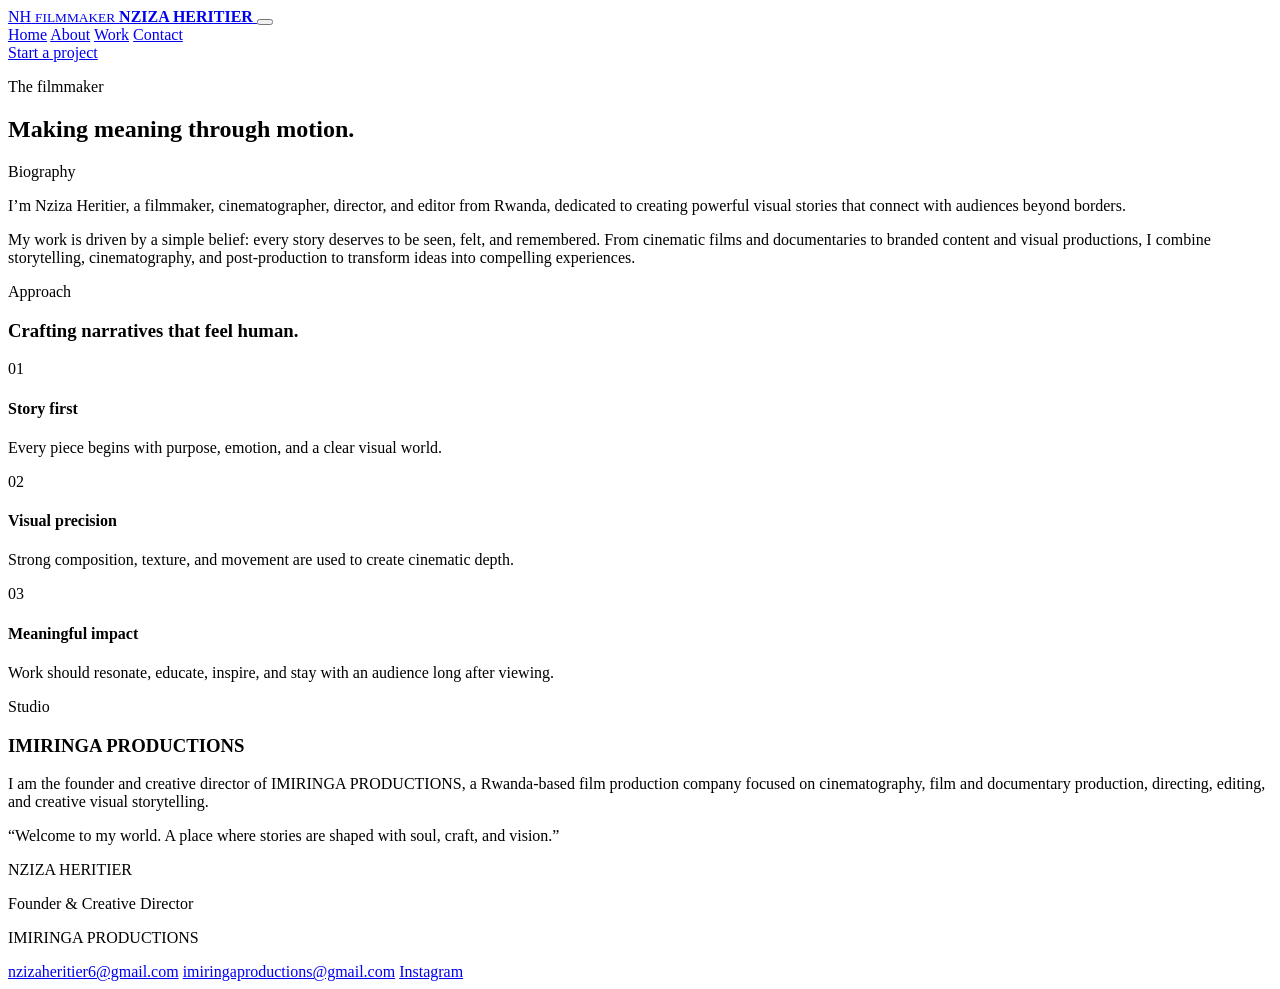
==== commit 9b1fdc1e: "Create a luxury cinematic personal website for Nziza Heritier with premium typography, motion effect" ====
--- a/about.html
+++ b/about.html
@@ -1,4 +1,145 @@
 <!doctype html>
-<html lang="en"><head><meta charset="UTF-8"><meta name="viewport" content="width=device-width, initial-scale=1.0"><meta name="description" content="About Nziza Heritier, Rwandan filmmaker and founder of Imiringa Productions."><title>About — Nziza Heritier</title><link rel="preconnect" href="https://fonts.googleapis.com"><link rel="preconnect" href="https://fonts.gstatic.com" crossorigin><link href="https://fonts.googleapis.com/css2?family=DM+Mono:wght@400;500&family=Manrope:wght@400;500;600;700&family=Playfair+Display:ital,wght@0,500;0,600;1,500;1,600&display=swap" rel="stylesheet"><link rel="stylesheet" href="styles.css"></head>
-<body><div class="noise"></div><div class="cursor"></div><header class="site-header"><a class="logo" href="index.html"><span>NH</span><b>Nziza Heritier</b></a><button class="menu-toggle" aria-label="Toggle navigation"><i></i><i></i></button><nav class="site-nav"><a href="index.html">Home</a><a class="active" href="about.html">About</a><a href="work.html">Selected work</a><a href="contact.html">Contact</a></nav><a class="nav-cta" href="contact.html">Start a project <span>↗</span></a></header>
-<main><section class="page-hero about-hero"><div class="page-title reveal"><p class="kicker">The filmmaker / 02</p><h1>Making meaning<br>through <em>motion.</em></h1></div><div class="about-photo reveal delay-1"></div></section><section class="about-copy section-pad"><p class="kicker">A little about me</p><div class="about-layout"><div class="about-lead reveal"><p>NZIZA HERITIER</p><h2>Filmmaker · Cinematographer · Director · Editor</h2></div><div class="about-text reveal delay-1"><p>I’m Nziza Heritier, a filmmaker, cinematographer, director, and editor from Rwanda, dedicated to creating powerful visual stories that connect with audiences beyond borders.</p><p>My work is driven by a simple belief: every story deserves to be seen, felt, and remembered. From cinematic films and documentaries to branded content and visual productions, I combine storytelling, cinematography, and post-production to transform ideas into compelling experiences.</p><p>I am the founder and creative director of <strong>IMIRINGA PRODUCTIONS</strong>, a Rwanda-based film production company focused on cinematography, film and documentary production, directing, editing, and creative visual storytelling.</p><p>My journey is rooted in African storytelling, but my vision is global. This is more than a career to me. It is the story I’ve chosen to tell with my life.</p></div></div></section><section class="dark-section values section-pad"><p class="kicker">The approach</p><div class="value-list"><div><span>01</span><h3>Look closer</h3><p>Finding the quiet details that make a frame feel true.</p></div><div><span>02</span><h3>Feel deeply</h3><p>Building work from emotion, curiosity and human connection.</p></div><div><span>03</span><h3>Leave a trace</h3><p>Making images that stay with people long after the screen fades.</p></div></div></section></main><footer class="footer"><div class="footer-name">NZIZA<br><em>HERITIER</em></div><div><p class="kicker">Founder & Creative Director</p><p>IMIRINGA PRODUCTIONS</p></div><div><p class="kicker">Get in touch</p><a href="mailto:nzizaheritier6@gmail.com">nzizaheritier6@gmail.com</a><a href="mailto:imiringaproductions@gmail.com">imiringaproductions@gmail.com</a></div><small>© 2024 Nziza Heritier</small></footer><script src="script.js"></script></body></html>
+<html lang="en">
+  <head>
+    <meta charset="UTF-8" />
+    <meta name="viewport" content="width=device-width, initial-scale=1.0" />
+    <meta
+      name="description"
+      content="About Nziza Heritier — filmmaker, cinematographer, director, and founder of IMIRINGA PRODUCTIONS."
+    />
+    <meta name="theme-color" content="#0b0c0f" />
+    <title>About | Nziza Heritier</title>
+    <link rel="preconnect" href="https://fonts.googleapis.com" />
+    <link rel="preconnect" href="https://fonts.gstatic.com" crossorigin />
+    <link
+      href="https://fonts.googleapis.com/css2?family=Cormorant+Garamond:wght@400;500;600;700&family=Manrope:wght@400;500;600;700;800&family=Syne:wght@400;500;600;700;800&display=swap"
+      rel="stylesheet"
+    />
+    <link rel="stylesheet" href="styles.css" />
+  </head>
+  <body>
+    <div class="page-noise"></div>
+    <div class="background-glow glow-one"></div>
+    <div class="background-glow glow-two"></div>
+
+    <header class="site-header">
+      <a class="brand" href="index.html" aria-label="Nziza Heritier home">
+        <span class="brand-mark">NH</span>
+        <span class="brand-text">
+          <small>FILMMAKER</small>
+          <strong>NZIZA HERITIER</strong>
+        </span>
+      </a>
+
+      <button class="menu-toggle" aria-label="Open navigation" aria-expanded="false">
+        <span></span>
+        <span></span>
+      </button>
+
+      <nav class="site-nav" aria-label="Main navigation">
+        <a href="index.html">Home</a>
+        <a class="active" href="about.html">About</a>
+        <a href="work.html">Work</a>
+        <a href="contact.html">Contact</a>
+      </nav>
+
+      <a class="nav-cta" href="contact.html">Start a project</a>
+    </header>
+
+    <main class="page-main">
+      <section class="page-hero about-hero reveal">
+        <div class="page-copy">
+          <p class="eyebrow">The filmmaker</p>
+          <h1>Making meaning through <span>motion.</span></h1>
+        </div>
+
+        <div class="profile-frame">
+          <div class="profile-image" aria-label="Profile picture area"></div>
+        </div>
+      </section>
+
+      <section class="section about-story reveal">
+        <div class="section-label">Biography</div>
+        <div class="story-layout">
+          <p>
+            I’m Nziza Heritier, a filmmaker, cinematographer, director, and editor from Rwanda,
+            dedicated to creating powerful visual stories that connect with audiences beyond borders.
+          </p>
+          <p>
+            My work is driven by a simple belief: every story deserves to be seen, felt, and
+            remembered. From cinematic films and documentaries to branded content and visual
+            productions, I combine storytelling, cinematography, and post-production to transform
+            ideas into compelling experiences.
+          </p>
+        </div>
+      </section>
+
+      <section class="section values reveal">
+        <div class="section-head narrow">
+          <div class="section-label">Approach</div>
+          <h3>Crafting narratives that feel human.</h3>
+        </div>
+
+        <div class="values-grid">
+          <article class="value-card">
+            <span>01</span>
+            <h4>Story first</h4>
+            <p>Every piece begins with purpose, emotion, and a clear visual world.</p>
+          </article>
+
+          <article class="value-card">
+            <span>02</span>
+            <h4>Visual precision</h4>
+            <p>Strong composition, texture, and movement are used to create cinematic depth.</p>
+          </article>
+
+          <article class="value-card">
+            <span>03</span>
+            <h4>Meaningful impact</h4>
+            <p>Work should resonate, educate, inspire, and stay with an audience long after viewing.</p>
+          </article>
+        </div>
+      </section>
+
+      <section class="section company-story reveal">
+        <div class="section-label">Studio</div>
+        <div class="company-grid">
+          <div class="company-copy">
+            <h3>IMIRINGA PRODUCTIONS</h3>
+            <p>
+              I am the founder and creative director of IMIRINGA PRODUCTIONS, a Rwanda-based film
+              production company focused on cinematography, film and documentary production,
+              directing, editing, and creative visual storytelling.
+            </p>
+          </div>
+
+          <div class="quote-block">
+            <p>
+              “Welcome to my world. A place where stories are shaped with soul, craft, and vision.”
+            </p>
+          </div>
+        </div>
+      </section>
+    </main>
+
+    <footer class="site-footer">
+      <div class="footer-brand">
+        <span>NZIZA</span>
+        <span>HERITIER</span>
+      </div>
+
+      <div class="footer-copy">
+        <p class="label">Founder & Creative Director</p>
+        <p>IMIRINGA PRODUCTIONS</p>
+      </div>
+
+      <div class="footer-links">
+        <a href="mailto:nzizaheritier6@gmail.com">nzizaheritier6@gmail.com</a>
+        <a href="mailto:imiringaproductions@gmail.com">imiringaproductions@gmail.com</a>
+        <a href="https://www.instagram.com/heritier__nziza/" target="_blank" rel="noreferrer">Instagram</a>
+      </div>
+    </footer>
+
+    <script src="script.js"></script>
+  </body>
+</html>
--- a/styles.css
+++ b/styles.css
@@ -1 +1,43 @@
-*{box-sizing:border-box;margin:0;padding:0}:root{--black:#0c0c0b;--paper:#e9e6df;--ink:#151513;--muted:#85827a;--gold:#b59b6a;--line:rgba(21,21,19,.17)}html{scroll-behavior:smooth}body{background:var(--paper);color:var(--ink);font-family:Manrope,Arial,sans-serif;font-size:14px;line-height:1.6;overflow-x:hidden}.noise{position:fixed;inset:0;pointer-events:none;opacity:.04;z-index:20;background-image:url("data:image/svg+xml,%3Csvg viewBox='0 0 180 180' xmlns='http://www.w3.org/2000/svg'%3E%3Cfilter id='n'%3E%3CfeTurbulence type='fractalNoise' baseFrequency='.8' numOctaves='4' stitchTiles='stitch'/%3E%3C/filter%3E%3Crect width='100%25' height='100%25' filter='url(%23n)' opacity='.8'/%3E%3C/svg%3E")}.cursor{position:fixed;width:14px;height:14px;border:1px solid var(--gold);border-radius:50%;pointer-events:none;z-index:30;transform:translate(-50%,-50%);transition:transform .15s ease,background .2s}.site-header{height:88px;padding:0 5vw;display:flex;align-items:center;justify-content:space-between;border-bottom:1px solid var(--line);position:relative;z-index:10}.logo{display:flex;align-items:center;gap:12px;text-decoration:none;color:var(--ink)}.logo span{font:500 15px 'DM Mono';border:1px solid var(--ink);width:34px;height:34px;display:grid;place-items:center}.logo b{font-size:12px;letter-spacing:.04em}.site-nav{display:flex;gap:35px}.site-nav a,.nav-cta{color:var(--ink);text-decoration:none;font-size:11px;text-transform:uppercase;letter-spacing:.13em;position:relative}.site-nav a:after{content:'';position:absolute;bottom:-9px;left:0;width:0;height:1px;background:var(--gold);transition:.3s}.site-nav a:hover:after,.site-nav a.active:after{width:100%}.nav-cta{border-left:1px solid var(--line);padding-left:28px}.nav-cta span,.text-link span{color:var(--gold);font-size:18px;margin-left:8px}.menu-toggle{display:none;background:none;border:0}.kicker{font:11px 'DM Mono';text-transform:uppercase;letter-spacing:.14em;color:var(--muted)}.kicker span{display:inline-block;width:38px;height:1px;background:var(--gold);vertical-align:middle;margin:0 12px}.hero{min-height:calc(100vh - 88px);position:relative;padding:9vh 10vw 11vh;display:flex;align-items:center;gap:7vw}.hero-content{width:43%;position:relative;z-index:1}.hero h1,.page-title h1,.contact-hero h1{font:500 clamp(54px,7.5vw,108px)/.91 'Playfair Display';letter-spacing:-.055em;margin:33px 0}.hero h1 em,.page-title h1 em,.contact-hero h1 em,h2 em{font-style:italic;color:#82715b}.hero-desc{max-width:330px;color:#57554f;margin:0 0 30px}.text-link{display:inline-block;color:var(--ink);font:11px 'DM Mono';text-transform:uppercase;letter-spacing:.1em;text-decoration:none;border-bottom:1px solid var(--ink);padding-bottom:8px}.hero-visual{height:min(66vh,680px);width:49%;position:relative}.hero-image,.about-photo{height:100%;background:linear-gradient(20deg,rgba(9,17,17,.5),transparent),url('https://images.unsplash.com/photo-1485846234645-a62644f84728?auto=format&fit=crop&w=1400&q=85') center/cover;filter:saturate(.65)}.hero-image:after{content:'';position:absolute;inset:0;background:linear-gradient(120deg,transparent 30%,rgba(200,160,80,.18))}.image-meta{display:flex;justify-content:space-between;position:absolute;bottom:-28px;left:0;right:0;font:10px 'DM Mono';color:var(--muted);text-transform:uppercase}.scroll-cue{position:absolute;bottom:5vh;left:5vw;display:flex;align-items:center;gap:15px;font:10px 'DM Mono';text-transform:uppercase;color:var(--muted);transform:rotate(-90deg);transform-origin:left}.scroll-cue i{display:block;width:45px;height:1px;background:var(--gold)}.section-pad{padding:125px 10vw}.intro-grid{display:grid;grid-template-columns:1.2fr .8fr;gap:9vw;margin-top:58px}.intro h2,.closing h2,.contact-note h2{font:500 clamp(38px,5vw,72px)/1 'Playfair Display';letter-spacing:-.04em}.large-copy{font:18px/1.6 'Playfair Display';max-width:420px;margin-bottom:35px}.dark-section{background:var(--black);color:var(--paper)}.selected{padding-top:110px}.section-top{display:flex;justify-content:space-between;align-items:end;margin-bottom:65px}.section-top h2{font:500 clamp(45px,6vw,76px)/.95 'Playfair Display';margin-top:24px}.light{color:var(--paper);border-color:#777}.project-grid{display:grid;grid-template-columns:1.15fr .85fr;gap:55px}.project-card{text-decoration:none;color:inherit}.project-card:nth-child(3){grid-column:1/2;margin-top:10px}.project-image{height:460px;background-position:center;background-size:cover;filter:grayscale(.3);transition:transform .7s,filter .7s}.project-card:hover .project-image{transform:scale(.97);filter:grayscale(0)}.project-b .project-image{height:340px;background-image:url('https://images.unsplash.com/photo-1500534623283-312aade485b7?auto=format&fit=crop&w=1000&q=85')}.project-a .project-image{background-image:url('https://images.unsplash.com/photo-1516035069371-29a1b244cc32?auto=format&fit=crop&w=1200&q=85')}.project-c .project-image{height:350px;background-image:url('https://images.unsplash.com/photo-1488426862026-3ee34a7d66df?auto=format&fit=crop&w=1000&q=85')}.project-info{padding-top:18px}.project-info span,.project-info small,.work-details span,.work-details small{font:10px 'DM Mono';text-transform:uppercase;letter-spacing:.1em;color:var(--muted)}.dark-section .project-info span,.dark-section .project-info small{color:#aaa}.project-info h3{font:500 31px 'Playfair Display';margin:7px 0}.closing{min-height:650px;position:relative}.closing h2{margin-top:45px}.round-link{position:absolute;right:15%;bottom:20%;width:180px;height:180px;border:1px solid var(--gold);border-radius:50%;display:grid;place-items:center;text-align:center;text-decoration:none;color:var(--ink);font:13px 'Playfair Display';line-height:1.2;transition:.4s}.round-link:hover{background:var(--gold);transform:rotate(10deg)}.round-link em{display:block}.round-link b{font:22px Manrope;display:block;color:var(--gold)}.footer{background:#d8d4cb;padding:55px 5vw 30px;display:grid;grid-template-columns:1.3fr 1fr 1.2fr auto;gap:30px;align-items:end}.footer-name{font:500 37px/.82 'Playfair Display';letter-spacing:-.04em}.footer-name em{font-style:italic;color:#7c6b54}.footer p:not(.kicker),.footer a{display:block;color:var(--ink);font-size:12px;text-decoration:none}.footer a{margin-top:5px}.footer small{font:10px 'DM Mono';color:var(--muted)}.page-hero{min-height:600px;padding:100px 10vw;display:flex;align-items:end;justify-content:space-between}.page-title h1{margin:30px 0 0}.about-photo{width:36%;height:430px;background-image:url('https://images.unsplash.com/photo-1535713875002-d1d0cf377fde?auto=format&fit=crop&w=900&q=85');background-position:center top}.about-layout{display:grid;grid-template-columns:1fr 1fr;gap:10vw;margin-top:55px}.about-lead p{font:11px 'DM Mono';letter-spacing:.12em;color:var(--gold)}.about-lead h2{font:500 42px/1.05 'Playfair Display';margin-top:24px}.about-text{max-width:530px}.about-text p{font-size:16px;line-height:1.75;margin-bottom:20px}.about-text strong{color:#8b7353}.values{padding-top:100px}.value-list{display:grid;grid-template-columns:repeat(3,1fr);gap:50px;margin-top:60px}.value-list span{font:11px 'DM Mono';color:var(--gold)}.value-list h3{font:500 31px 'Playfair Display';margin:18px 0 10px}.value-list p{color:#9b9992;max-width:220px}.work-hero{min-height:500px;background:linear-gradient(90deg,rgba(233,230,223,.9),rgba(233,230,223,.15)),url('https://images.unsplash.com/photo-1492619375914-88005aa9e8fb?auto=format&fit=crop&w=1800&q=80') center/cover}.work-list{padding-top:50px}.work-row{display:grid;grid-template-columns:34% 1fr auto;gap:6vw;align-items:center;padding:55px 0;border-bottom:1px solid var(--line)}.work-thumb{height:260px;background:center/cover;filter:saturate(.6);transition:.5s}.work-row:hover .work-thumb{filter:saturate(1);transform:scale(.98)}.work-one{background-image:url('https://images.unsplash.com/photo-1500530855697-b586d89ba3ee?auto=format&fit=crop&w=900&q=80')}.work-two{background-image:url('https://images.unsplash.com/photo-1519608487953-e999c86e7455?auto=format&fit=crop&w=900&q=80')}.work-three{background-image:url('https://images.unsplash.com/photo-1504593811423-6dd665756598?auto=format&fit=crop&w=900&q=80')}.work-details h2{font:500 45px 'Playfair Display';margin:11px 0}.work-details p{max-width:380px;color:#66635d;margin-bottom:25px}.arrow{font-size:28px;color:var(--gold)}.contact-hero{min-height:660px;padding-top:130px}.contact-hero h1{margin-bottom:28px}.contact-intro{font:19px 'Playfair Display';max-width:350px;color:#5e5a53}.contact-grid{border-top:1px solid var(--line);margin-top:90px;padding-top:25px;display:grid;grid-template-columns:repeat(3,1fr);gap:30px}.contact-link{display:block;color:var(--ink);font:500 16px 'Playfair Display';margin-top:13px;text-decoration:none}.contact-link span{color:var(--gold)}.contact-note{display:flex;justify-content:space-between;align-items:end}.contact-note>p{max-width:270px;color:#aaa}.reveal{opacity:0;transform:translateY(25px);transition:opacity .9s ease,transform .9s ease}.reveal.visible{opacity:1;transform:none}.delay-1{transition-delay:.18s}.delay-2{transition-delay:.34s}@media(max-width:760px){.site-header{height:75px}.site-nav{display:none;position:absolute;top:75px;left:0;right:0;background:var(--paper);padding:25px 8vw;flex-direction:column;gap:20px;border-bottom:1px solid var(--line)}.site-nav.open{display:flex}.nav-cta{display:none}.menu-toggle{display:block;width:30px}.menu-toggle i{display:block;height:1px;background:var(--ink);margin:6px}.hero{display:block;padding:70px 8vw 100px}.hero-content{width:100%}.hero h1{font-size:63px}.hero-visual{width:100%;height:55vh;margin-top:55px}.scroll-cue{display:none}.section-pad{padding:80px 8vw}.intro-grid,.about-layout{grid-template-columns:1fr;gap:40px}.project-grid{display:block}.project-card{display:block;margin-bottom:55px}.project-image,.project-c .project-image,.project-b .project-image{height:340px}.section-top{display:block}.section-top .text-link{margin-top:30px}.round-link{position:relative;right:auto;bottom:auto;margin:70px auto 0}.footer{grid-template-columns:1fr 1fr;padding:45px 8vw}.footer-name{grid-column:1/-1}.footer small{grid-column:1/-1}.page-hero{min-height:540px;padding:70px 8vw;display:block}.about-photo{width:100%;height:280px;margin-top:50px}.page-title h1{font-size:60px}.value-list{grid-template-columns:1fr;gap:30px}.work-row{grid-template-columns:1fr;gap:20px}.work-thumb{height:250px}.work-details h2{font-size:38px}.contact-hero{min-height:650px}.contact-grid{grid-template-columns:1fr;gap:28px}.contact-note{display:block}.contact-note>p{margin-top:35px}.cursor{display:none}}
+const nav = document.querySelector('.site-nav');
+const menuToggle = document.querySelector('.menu-toggle');
+
+if (menuToggle && nav) {
+  menuToggle.addEventListener('click', () => {
+    nav.classList.toggle('open');
+    const expanded = menuToggle.getAttribute('aria-expanded') === 'true';
+    menuToggle.setAttribute('aria-expanded', String(!expanded));
+  });
+}
+
+const revealItems = document.querySelectorAll('.reveal');
+
+if ('IntersectionObserver' in window) {
+  const observer = new IntersectionObserver(
+    (entries) => {
+      entries.forEach((entry) => {
+        if (entry.isIntersecting) {
+          entry.target.classList.add('visible');
+          observer.unobserve(entry.target);
+        }
+      });
+    },
+    { threshold: 0.18 }
+  );
+
+  revealItems.forEach((item) => observer.observe(item));
+} else {
+  revealItems.forEach((item) => item.classList.add('visible'));
+}
+
+const heroVisual = document.querySelector('.portrait-card');
+if (heroVisual && window.matchMedia('(pointer: fine)').matches) {
+  window.addEventListener('pointermove', (event) => {
+    const x = (event.clientX / window.innerWidth - 0.5) * 10;
+    const y = (event.clientY / window.innerHeight - 0.5) * 14;
+    heroVisual.style.transform = `perspective(1000px) rotateY(${x}deg) rotateX(${y * -1}deg) translateY(-4px)`;
+  });
+
+  window.addEventListener('pointerleave', () => {
+    heroVisual.style.transform = 'perspective(1000px) rotateY(-8deg) rotateX(6deg)';
+  });
+}
